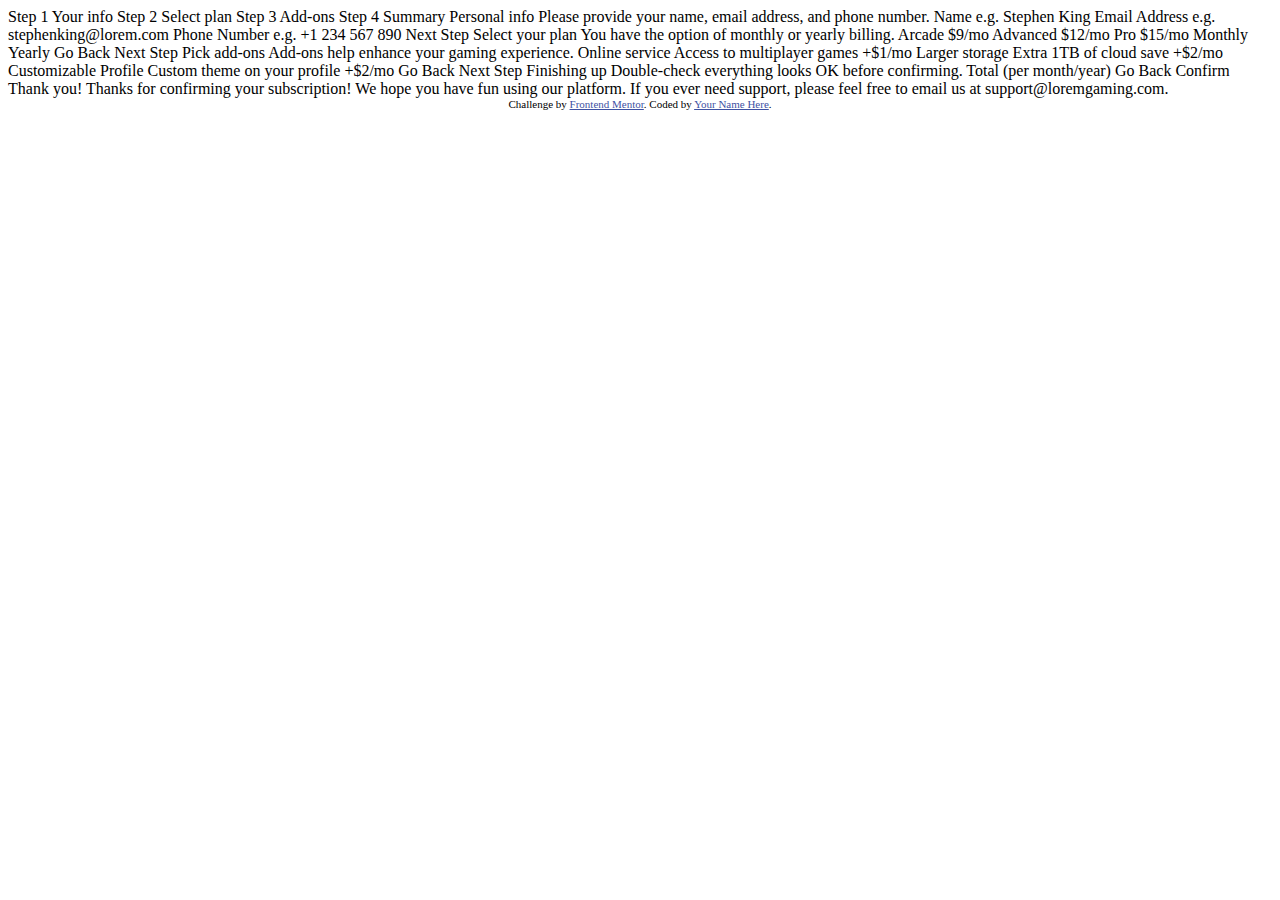
==== index.html @ ce11df6f "Initial commit" ====
<!DOCTYPE html>
<html lang="en">
<head>
  <meta charset="UTF-8">
  <meta name="viewport" content="width=device-width, initial-scale=1.0"> <!-- displays site properly based on user's device -->

  <link rel="icon" type="image/png" sizes="32x32" href="./assets/images/favicon-32x32.png">
  
  <title>Frontend Mentor | Multi-step form</title>

  <!-- Feel free to remove these styles or customise in your own stylesheet 👍 -->
  <style>
    .attribution { font-size: 11px; text-align: center; }
    .attribution a { color: hsl(228, 45%, 44%); }
  </style>
</head>
<body>

  <!-- Sidebar start -->

  Step 1
  Your info

  Step 2
  Select plan

  Step 3
  Add-ons

  Step 4
  Summary

  <!-- Sidebar end -->

  <!-- Step 1 start -->

  Personal info
  Please provide your name, email address, and phone number.

  Name
  e.g. Stephen King

  Email Address
  e.g. stephenking@lorem.com

  Phone Number
  e.g. +1 234 567 890

  Next Step

  <!-- Step 1 end -->

  <!-- Step 2 start -->

  Select your plan
  You have the option of monthly or yearly billing.

  Arcade
  $9/mo

  Advanced
  $12/mo

  Pro
  $15/mo

  Monthly
  Yearly

  Go Back
  Next Step

  <!-- Step 2 end -->

  <!-- Step 3 start -->

  Pick add-ons
  Add-ons help enhance your gaming experience.

  Online service
  Access to multiplayer games
  +$1/mo

  Larger storage
  Extra 1TB of cloud save
  +$2/mo

  Customizable Profile
  Custom theme on your profile
  +$2/mo

  Go Back
  Next Step

  <!-- Step 3 end -->

  <!-- Step 4 start -->

  Finishing up
  Double-check everything looks OK before confirming.

  <!-- Dynamically add subscription and add-on selections here -->

  Total (per month/year)

  Go Back
  Confirm

  <!-- Step 4 end -->

  <!-- Step 5 start -->

  Thank you!

  Thanks for confirming your subscription! We hope you have fun 
  using our platform. If you ever need support, please feel free 
  to email us at support@loremgaming.com.

  <!-- Step 5 end -->
  
  <div class="attribution">
    Challenge by <a href="https://www.frontendmentor.io?ref=challenge" target="_blank">Frontend Mentor</a>. 
    Coded by <a href="#">Your Name Here</a>.
  </div>
</body>
</html>
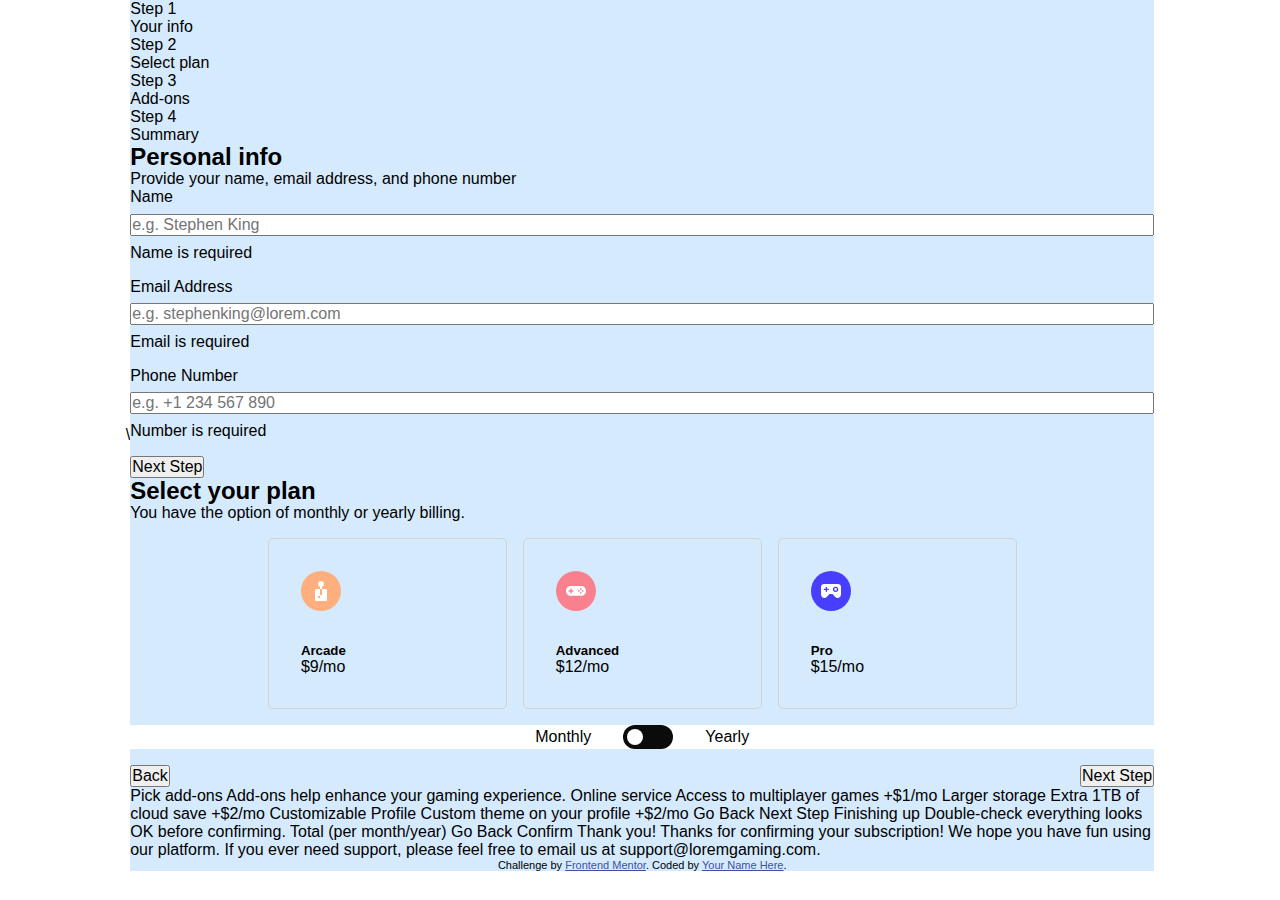
==== commit 3ee97ea9: "Added step1 and step2 html and few styling" ====
--- a/index.html
+++ b/index.html
@@ -1,126 +1,189 @@
 <!DOCTYPE html>
 <html lang="en">
-<head>
-  <meta charset="UTF-8">
-  <meta name="viewport" content="width=device-width, initial-scale=1.0"> <!-- displays site properly based on user's device -->
+  <head>
+    <meta charset="UTF-8" />
+    <meta name="viewport" content="width=device-width, initial-scale=1.0" />
+    <!-- displays site properly based on user's device -->
+    \
 
-  <link rel="icon" type="image/png" sizes="32x32" href="./assets/images/favicon-32x32.png">
-  
-  <title>Frontend Mentor | Multi-step form</title>
+    <link rel="stylesheet" href="/style.css" />
 
-  <!-- Feel free to remove these styles or customise in your own stylesheet 👍 -->
-  <style>
-    .attribution { font-size: 11px; text-align: center; }
-    .attribution a { color: hsl(228, 45%, 44%); }
-  </style>
-</head>
-<body>
+    <link
+      rel="icon"
+      type="image/png"
+      sizes="32x32"
+      href="./assets/images/favicon-32x32.png"
+    />
 
-  <!-- Sidebar start -->
+    <title>Frontend Mentor | Multi-step form</title>
+  </head>
+  <body>
+    <main>
+      <!-- Sidebar start -->
+      <div>
+        <ul class="">
+          <li>
+            <span>Step 1</span> <br />
+            Your info
+          </li>
+          <li>
+            <span>Step 2</span> <br />
+            Select plan
+          </li>
+          <li>
+            <span>Step 3</span> <br />
+            Add-ons
+          </li>
+          <li>
+            <span>Step 4</span> <br />
+            Summary
+          </li>
+        </ul>
+      </div>
+      <!-- Sidebar end -->
 
-  Step 1
-  Your info
+      <section class="forms_wrapper"></section>
 
-  Step 2
-  Select plan
+      <!-- Step 1 start -->
 
-  Step 3
-  Add-ons
+      <div class="step1">
+        <div>
+          <h2>Personal info</h2>
+          <p>Provide your name, email address, and phone number</p>
+        </div>
+        <form action="">
+          <div class="forms_list">
+            <label for="name">Name</label>
+            <input
+              type="text"
+              id="name"
+              placeholder="e.g. Stephen King"
+              required
+            />
+            <span class="error-message">Name is required</span>
+          </div>
+          <div class="forms_list">
+            <label for="email">Email Address</label>
+            <input
+              type="email"
+              id="email"
+              placeholder="e.g. stephenking@lorem.com"
+              required
+            />
+            <span class="error-message">Email is required</span>
+          </div>
+          <div class="forms_list">
+            <label for="number">Phone Number</label>
+            <input
+              type="tel"
+              id="number"
+              placeholder="e.g. +1 234 567 890"
+              required
+            />
+            <span class="error-message">Number is required</span>
+          </div>
+          <div class="step1_btn">
+            <button type="button">Next Step</button>
+          </div>
+        </form>
+      </div>
 
-  Step 4
-  Summary
+      <!-- Step 1 end -->
 
-  <!-- Sidebar end -->
+      <!-- Step 2 start -->
 
-  <!-- Step 1 start -->
+      <div class="step2">
+        <div>
+          <h2> Select your plan</h2>
+          <p>You have the option of monthly or yearly billing.</p>
+        </div>
 
-  Personal info
-  Please provide your name, email address, and phone number.
+        <ul>
+          <li class="">
+            <div>
+              <img
+                class="step2_img"
+                src="/assets/images/icon-arcade.svg"
+                alt=""
+              />
+            </div>
+            <div>
+              <h5>Arcade</h5>
+              <span>$9/mo</span>
+            </div>
+          </li>
+          <li class="">
+            <div>
+              <img
+                class="step2_img"
+                src="/assets/images/icon-advanced.svg"
+                alt=""
+              />
+            </div>
+            <div>
+              <h5>Advanced</h5>
+              <span>$12/mo</span>
+            </div>
+          </li>
+          <li class="">
+            <div>
+              <img class="step2_img" src="/assets/images/icon-pro.svg" alt="" />
+            </div>
+            <div>
+              <h5>Pro</h5>
+              <span>$15/mo</span>
+            </div>
+          </li>
+        </ul>
 
-  Name
-  e.g. Stephen King
+        <div class="switch_wrapper">
+          <span>Monthly</span>
+          <label class="switch">
+            <input type="checkbox" />
+            <span class="slider"></span>
+          </label>
+          <span>Yearly</span>
+        </div>
+        <div class="step2_btn">
+          <button type="button">Back</button>
+          <button type="button">Next Step</button>
+        </div>
+      </div>
+      <!-- Step 2 end -->
 
-  Email Address
-  e.g. stephenking@lorem.com
+      <!-- Step 3 start -->
 
-  Phone Number
-  e.g. +1 234 567 890
+      Pick add-ons Add-ons help enhance your gaming experience. Online service
+      Access to multiplayer games +$1/mo Larger storage Extra 1TB of cloud save
+      +$2/mo Customizable Profile Custom theme on your profile +$2/mo Go Back
+      Next Step
 
-  Next Step
+      <!-- Step 3 end -->
 
-  <!-- Step 1 end -->
+      <!-- Step 4 start -->
 
-  <!-- Step 2 start -->
+      Finishing up Double-check everything looks OK before confirming.
 
-  Select your plan
-  You have the option of monthly or yearly billing.
+      <!-- Dynamically add subscription and add-on selections here -->
 
-  Arcade
-  $9/mo
+      Total (per month/year) Go Back Confirm
 
-  Advanced
-  $12/mo
+      <!-- Step 4 end -->
 
-  Pro
-  $15/mo
+      <!-- Step 5 start -->
 
-  Monthly
-  Yearly
+      Thank you! Thanks for confirming your subscription! We hope you have fun
+      using our platform. If you ever need support, please feel free to email us
+      at support@loremgaming.com.
 
-  Go Back
-  Next Step
+      <!-- Step 5 end -->
 
-  <!-- Step 2 end -->
-
-  <!-- Step 3 start -->
-
-  Pick add-ons
-  Add-ons help enhance your gaming experience.
-
-  Online service
-  Access to multiplayer games
-  +$1/mo
-
-  Larger storage
-  Extra 1TB of cloud save
-  +$2/mo
-
-  Customizable Profile
-  Custom theme on your profile
-  +$2/mo
-
-  Go Back
-  Next Step
-
-  <!-- Step 3 end -->
-
-  <!-- Step 4 start -->
-
-  Finishing up
-  Double-check everything looks OK before confirming.
-
-  <!-- Dynamically add subscription and add-on selections here -->
-
-  Total (per month/year)
-
-  Go Back
-  Confirm
-
-  <!-- Step 4 end -->
-
-  <!-- Step 5 start -->
-
-  Thank you!
-
-  Thanks for confirming your subscription! We hope you have fun 
-  using our platform. If you ever need support, please feel free 
-  to email us at support@loremgaming.com.
-
-  <!-- Step 5 end -->
-  
-  <div class="attribution">
-    Challenge by <a href="https://www.frontendmentor.io?ref=challenge" target="_blank">Frontend Mentor</a>. 
-    Coded by <a href="#">Your Name Here</a>.
-  </div>
-</body>
+      <div class="attribution">
+        Challenge by
+        <a href="https://www.frontendmentor.io?ref=challenge" target="_blank"
+          >Frontend Mentor</a
+        >. Coded by <a href="#">Your Name Here</a>.
+      </div>
+    </main>
+  </body>
 </html>
--- a/style.css
+++ b/style.css
@@ -0,0 +1,264 @@
+/* ------------------- */
+/* Reset               */
+/* ------------------- */
+
+/* https://piccalil.li/blog/a-modern-css-reset/ */
+
+/* Box sizing rules */
+*,
+*::before,
+*::after {
+  margin: 0;
+  padding: 0;
+  box-sizing: border-box;
+}
+
+/* Prevent font size inflation */
+html {
+  -moz-text-size-adjust: none;
+  -webkit-text-size-adjust: none;
+  text-size-adjust: none;
+}
+
+/* Remove default margin in favour of better control in authored CSS */
+body,
+h1,
+h2,
+h3,
+h4,
+p,
+figure,
+blockquote,
+dl,
+dd {
+  margin-block-end: 0;
+  /* background-color: blue; */
+}
+
+/* Remove list styles on ul, ol elements with a list role, which suggests default styling will be removed */
+ul[role="list"],
+ol[role="list"],
+li {
+  list-style: none;
+}
+
+/* Set core body defaults */
+body {
+  font-family: Arial, sans-serif;
+  background: url(/media/output.jpg);
+  background-size: cover;
+  background-repeat: no-repeat;
+  background-attachment: fixed;
+  background-position: center;
+  margin: 0;
+  padding: 0;
+  display: flex;
+  justify-content: center;
+  align-items: center;
+
+  transition: background-color 0.5s;
+}
+
+/* Set shorter line heights on headings and interactive elements */
+h1,
+h2,
+h3,
+h4,
+button,
+input,
+label {
+  line-height: 1.1;
+}
+
+/* Balance text wrapping on headings */
+h1,
+h2,
+h3,
+h4 {
+  text-wrap: balance;
+}
+
+/* A elements that don't have a class get default styles */
+a:not([class]) {
+  text-decoration-skip-ink: auto;
+  color: currentColor;
+}
+
+/* Make images easier to work with */
+img,
+picture {
+  max-width: 100%;
+  display: block;
+}
+
+/* Inherit fonts for inputs and buttons */
+input,
+button,
+textarea,
+select {
+  font-family: inherit;
+  font-size: inherit;
+}
+
+/* Make sure textareas without a rows attribute are not tiny */
+textarea:not([rows]) {
+  min-height: 10em;
+}
+
+/* Anything that has been anchored to should have extra scroll margin */
+:target {
+  scroll-margin-block: 5ex;
+}
+
+/* remove animations for people who've turned them off */
+@media (prefers-reduced-motion: reduce) {
+  *,
+  *::before,
+  *::after {
+    animation-duration: 0.01ms !important;
+    animation-iteration-count: 1 !important;
+    transition-duration: 0.01ms !important;
+    scroll-behavior: auto !important;
+  }
+}
+
+.sr-only {
+  position: absolute;
+  width: 1px;
+  height: 1px;
+  padding: 0;
+  margin: -1px;
+  overflow: hidden;
+  clip: rect(0, 0, 0, 0);
+  white-space: nowrap; /* added line */
+  border: 0;
+}
+
+/* --------------------------- */
+
+/* Custom styles for the form */
+
+main {
+  width: 80%;
+  background: #d5eafc;
+  align-items: center;
+}
+
+.forms_wrapper {
+  display: flex;
+  flex-direction: column;
+  align-items: center;
+  gap: 1rem;
+}
+
+.step1 form {
+  display: flex;
+  flex-direction: column;
+  gap: 1rem;
+}
+
+.step1 form .forms_list {
+  display: flex;
+  flex-direction: column;
+  gap: 0.5rem;
+}
+
+/* step 2 start */
+
+.step2 {
+  display: flex;
+  flex-direction: column;
+  gap: 1rem;
+}
+
+.step2 ul {
+  display: flex;
+  justify-content: center;
+  align-items: center;
+ gap: 1rem;
+  width: 100%;
+}
+
+.step2 ul li {
+  display: flex;
+  flex-direction: column;
+  width: 23.33%;
+  border: 1px solid lightgray;
+  border-radius: 5px;
+  padding: 2rem;
+  gap: 2rem;
+}
+
+.step2_btn {
+  display: flex;
+  align-items: center;
+  justify-content: space-between;
+}
+
+/* switch button start */
+
+.switch_wrapper {
+  /* margin: 80%; */
+  display: flex;
+  align-items: center;
+  justify-content: center;
+  gap: 2rem;
+  background: #ffffff;
+}
+
+.switch {
+  position: relative;
+  display: inline-block;
+  width: 50px;
+  height: 24px;
+}
+
+.switch input {
+  opacity: 0;
+  width: 0;
+  height: 0;
+}
+
+.slider {
+  position: absolute;
+  cursor: pointer;
+  top: 0;
+  left: 0;
+  right: 0;
+  bottom: 0;
+  background-color: #0c0b0b;
+  transition: 0.4s;
+  border-radius: 34px;
+}
+
+.slider:before {
+  position: absolute;
+  content: "";
+  height: 16px;
+  width: 16px;
+  left: 4px;
+  bottom: 4px;
+  background-color: white;
+  transition: 0.4s;
+  border-radius: 50%;
+}
+
+/* input:checked + .slider {
+  background-color: #2196F3;
+} */
+
+input:checked + .slider:before {
+  transform: translateX(26px);
+}
+
+/* switch button end */
+
+/* step 2 end */
+
+.attribution {
+  font-size: 11px;
+  text-align: center;
+}
+.attribution a {
+  color: hsl(228, 45%, 44%);
+}
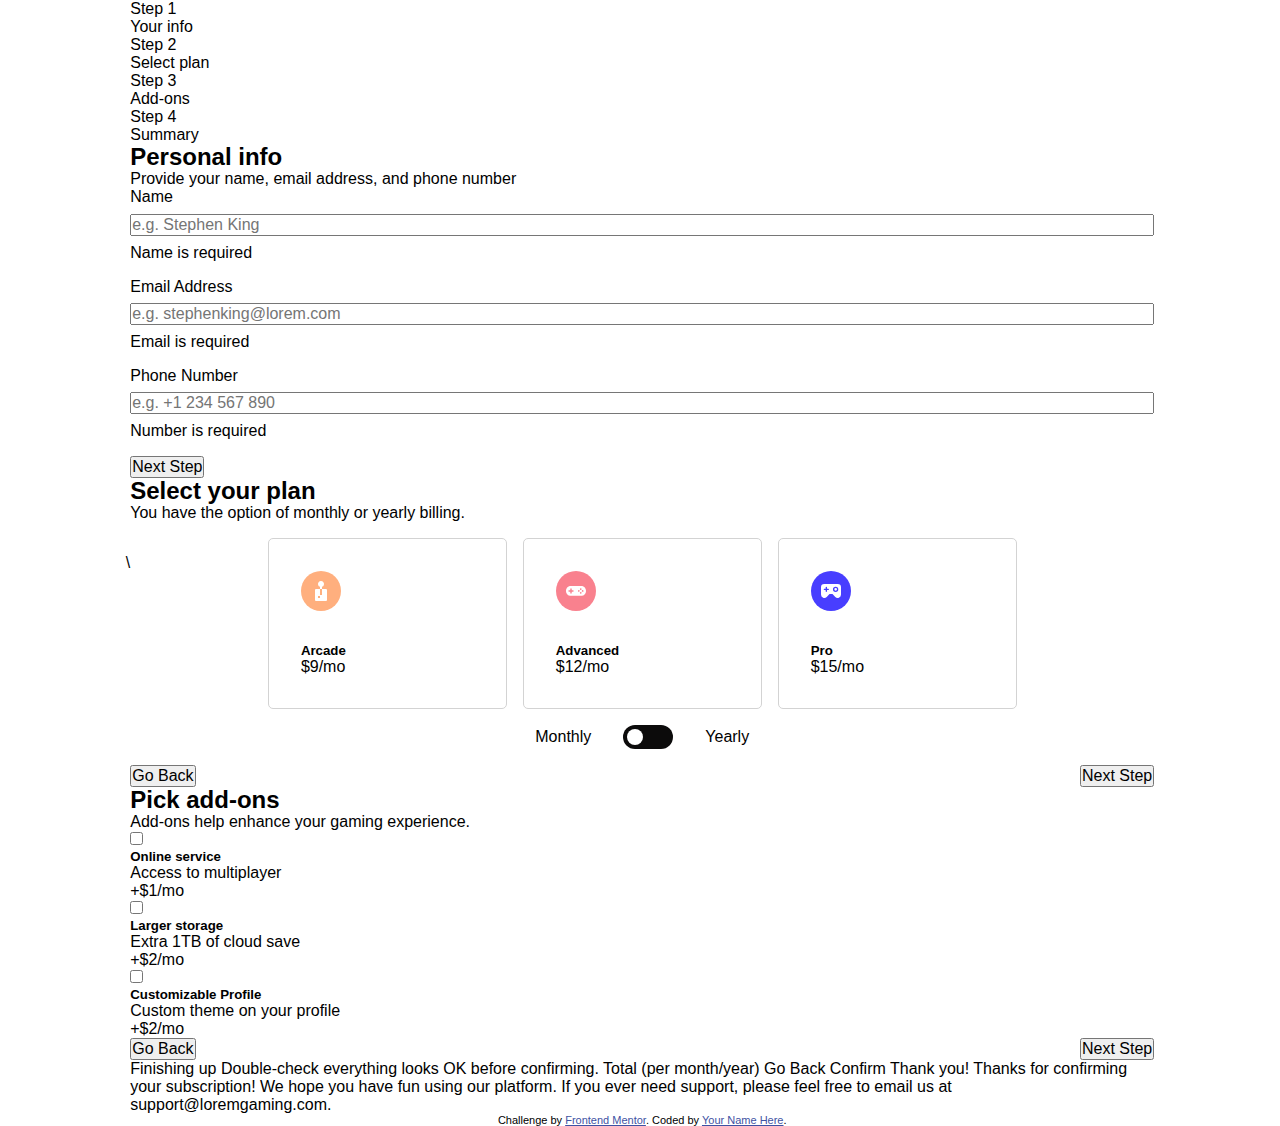
==== commit b3d22d69: "Added step3 HTML" ====
--- a/index.html
+++ b/index.html
@@ -145,7 +145,7 @@
           <span>Yearly</span>
         </div>
         <div class="step2_btn">
-          <button type="button">Back</button>
+          <button type="button">Go Back</button>
           <button type="button">Next Step</button>
         </div>
       </div>
@@ -153,11 +153,55 @@
 
       <!-- Step 3 start -->
 
-      Pick add-ons Add-ons help enhance your gaming experience. Online service
-      Access to multiplayer games +$1/mo Larger storage Extra 1TB of cloud save
-      +$2/mo Customizable Profile Custom theme on your profile +$2/mo Go Back
-      Next Step
-
+      <div class="step3">
+        <div>
+          <h2>Pick add-ons</h2>
+          <p>Add-ons help enhance your gaming experience.</p>
+        </div>
+
+        <ul>
+          <li class="">
+            <div>
+              <input type="checkbox" name="" id="">
+            </div>
+            <div>
+              <h5>Online service</h5>
+              <p>Access to multiplayer</p>
+            </div>
+            <div>
+              <span>+$1/mo</span>
+            </div>
+          </li>
+          <li class="">
+            <div>
+              <input type="checkbox" name="" id="">
+            </div>
+            <div>
+              <h5>Larger storage</h5>
+              <p>Extra 1TB of cloud save</p>
+            </div>
+            <div>
+              <span>+$2/mo</span>
+            </div>
+          </li>
+          <li class="">
+            <div>
+              <input type="checkbox" name="" id="">
+            </div>
+            <div>
+              <h5>Customizable Profile</h5>
+              <p>Custom theme on your profile</p>
+            </div>
+            <div>
+              <span>+$2/mo</span>
+            </div>
+          </li>
+        </ul>
+        <div class="step2_btn">
+          <button type="button">Go Back</button>
+          <button type="button">Next Step</button>
+        </div>
+      </div>
       <!-- Step 3 end -->
 
       <!-- Step 4 start -->
--- a/style.css
+++ b/style.css
@@ -140,7 +140,7 @@
 
 main {
   width: 80%;
-  background: #d5eafc;
+  /* background: #d5eafc; */
   align-items: center;
 }
 
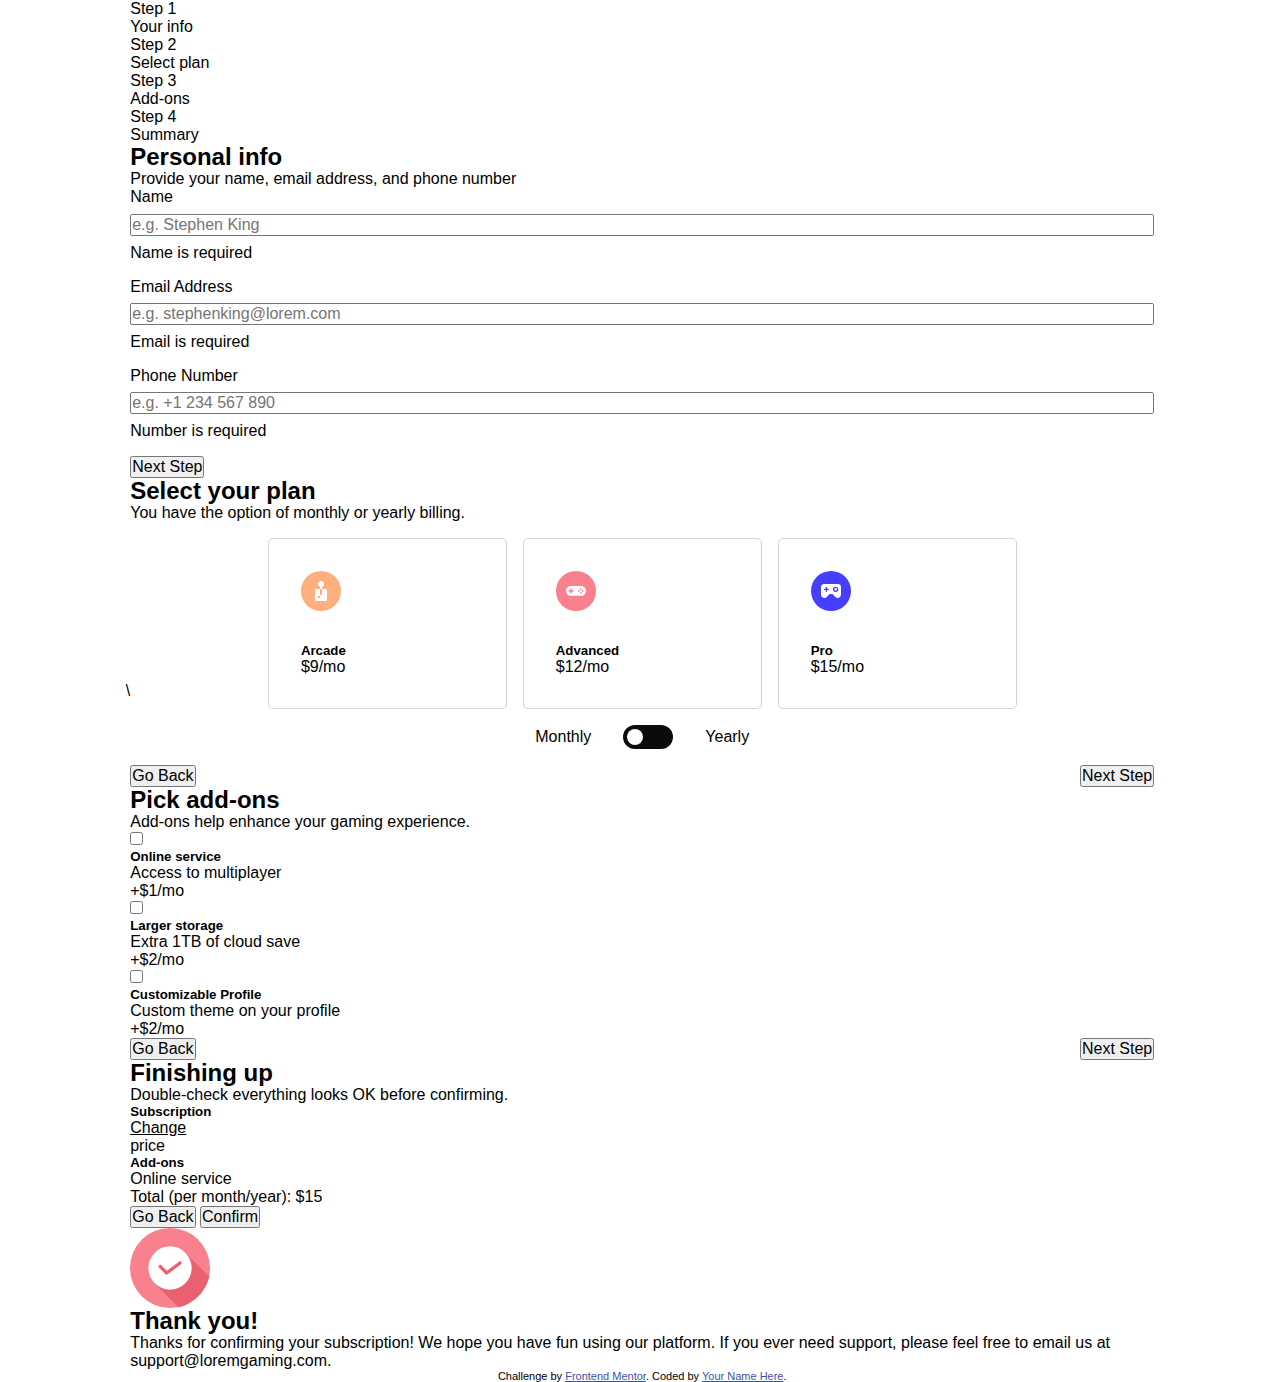
==== commit 4bcb4978: "Added step5 html" ====
--- a/index.html
+++ b/index.html
@@ -94,7 +94,7 @@
 
       <div class="step2">
         <div>
-          <h2> Select your plan</h2>
+          <h2>Select your plan</h2>
           <p>You have the option of monthly or yearly billing.</p>
         </div>
 
@@ -162,7 +162,7 @@
         <ul>
           <li class="">
             <div>
-              <input type="checkbox" name="" id="">
+              <input type="checkbox" name="" id="" />
             </div>
             <div>
               <h5>Online service</h5>
@@ -174,7 +174,7 @@
           </li>
           <li class="">
             <div>
-              <input type="checkbox" name="" id="">
+              <input type="checkbox" name="" id="" />
             </div>
             <div>
               <h5>Larger storage</h5>
@@ -186,7 +186,7 @@
           </li>
           <li class="">
             <div>
-              <input type="checkbox" name="" id="">
+              <input type="checkbox" name="" id="" />
             </div>
             <div>
               <h5>Customizable Profile</h5>
@@ -206,19 +206,55 @@
 
       <!-- Step 4 start -->
 
-      Finishing up Double-check everything looks OK before confirming.
-
-      <!-- Dynamically add subscription and add-on selections here -->
-
-      Total (per month/year) Go Back Confirm
+      <div>
+        <div>
+          <h2>Finishing up</h2>
+          <p>Double-check everything looks OK before confirming.</p>
+        </div>
+        <!-- Dynamically add subscription and add-on selections here -->
+        <div class="summary_list">
+          <div class="">
+            <div>
+              <h5>Subscription</h5>
+              <a href="http://">Change</a>
+            </div>
+            <p>price</p>
+          </div>
+          <div class="">
+            <h5>Add-ons</h5>
+            <p>Online service</p>
+          </div>
+        </div>
+        <div class="summary_total">
+          <p>Total (per month/year): $15</p>
+        </div>
+        <div class="summary_btn">
+          <button type="button">Go Back</button>
+          <button type="submit">Confirm</button>
+        </div>
+        <!-- Total (per month/year) Go Back Confirm -->
+      </div>
 
       <!-- Step 4 end -->
 
       <!-- Step 5 start -->
 
-      Thank you! Thanks for confirming your subscription! We hope you have fun
-      using our platform. If you ever need support, please feel free to email us
-      at support@loremgaming.com.
+      <div>
+        <div class="step5_btn">
+          <img
+            src="/assets/images/icon-thank-you.svg"
+            alt=""
+            sizes=""
+            srcset=""
+          />
+        </div>
+        <h2>Thank you!</h2>
+        <p>
+          Thanks for confirming your subscription! We hope you have fun using
+          our platform. If you ever need support, please feel free to email us
+          at support@loremgaming.com.
+        </p>
+      </div>
 
       <!-- Step 5 end -->
 
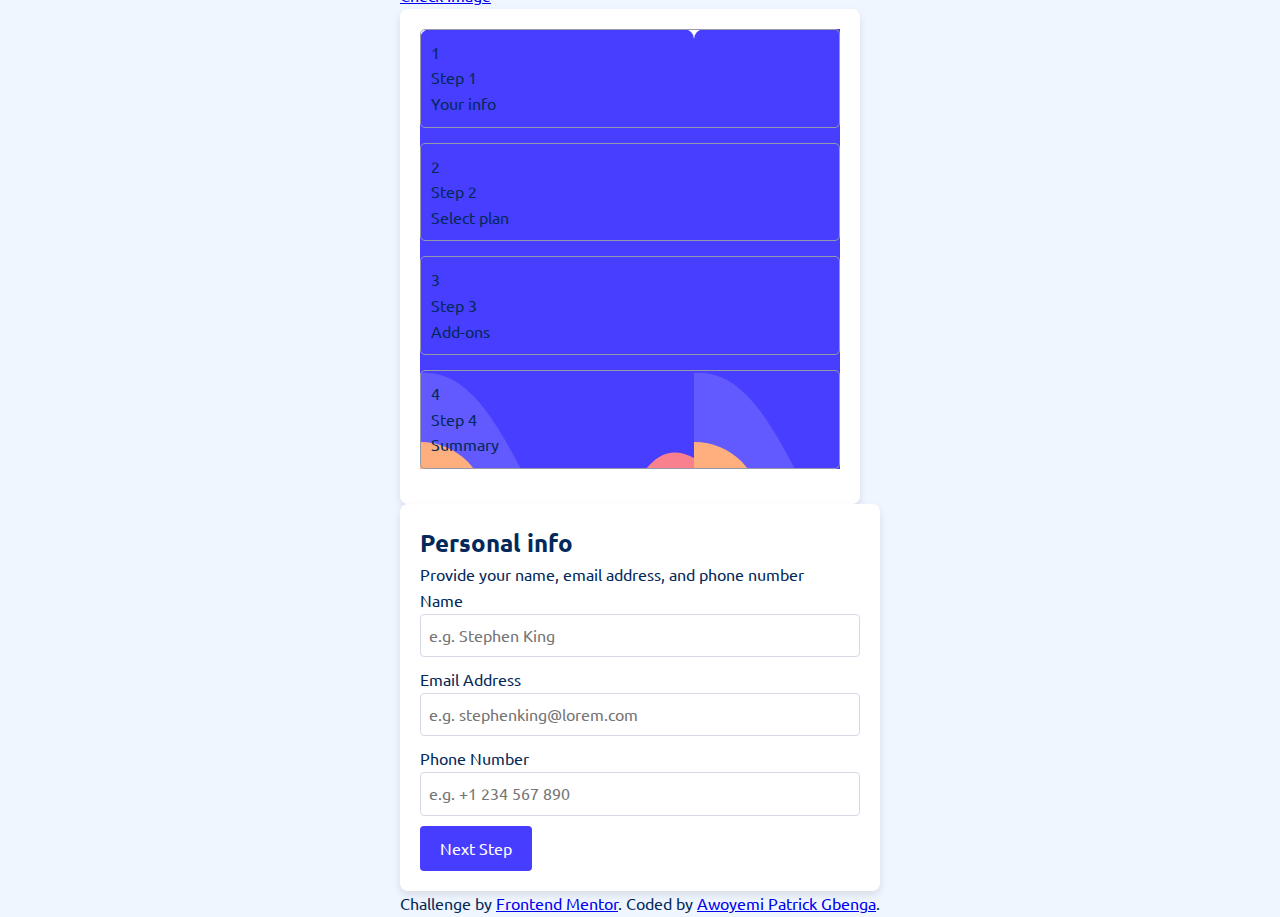
==== commit 572288a6: "Styling and few html adjustment" ====
--- a/index.html
+++ b/index.html
@@ -3,267 +3,272 @@
   <head>
     <meta charset="UTF-8" />
     <meta name="viewport" content="width=device-width, initial-scale=1.0" />
-    <!-- displays site properly based on user's device -->
-    \
-
     <link rel="stylesheet" href="/style.css" />
-
     <link
       rel="icon"
       type="image/png"
       sizes="32x32"
       href="./assets/images/favicon-32x32.png"
     />
-
     <title>Frontend Mentor | Multi-step form</title>
   </head>
   <body>
     <main>
-      <!-- Sidebar start -->
       <div>
-        <ul class="">
-          <li>
-            <span>Step 1</span> <br />
-            Your info
-          </li>
-          <li>
-            <span>Step 2</span> <br />
-            Select plan
-          </li>
-          <li>
-            <span>Step 3</span> <br />
-            Add-ons
-          </li>
-          <li>
-            <span>Step 4</span> <br />
-            Summary
-          </li>
-        </ul>
+        <a href="/text.html">Check Image</a>
       </div>
-      <!-- Sidebar end -->
-
-      <section class="forms_wrapper"></section>
-
-      <!-- Step 1 start -->
-
-      <div class="step1">
-        <div>
-          <h2>Personal info</h2>
-          <p>Provide your name, email address, and phone number</p>
+      <div class="content_wrapper">
+        <!-- Sidebar start -->
+        <div class="sidebar">
+          <ul class="sidebar_lists">
+            <li>
+              <span>1</span>
+              <div>
+                <span>Step 1</span> <br />
+                Your info
+              </div>
+            </li>
+            <li>
+              <span>2</span>
+              <div>
+                <span>Step 2</span> <br />
+                Select plan
+              </div>
+            </li>
+            <li>
+              <span>3</span>
+              <div>
+                <span>Step 3</span> <br />
+                Add-ons
+              </div>
+            </li>
+            <li>
+              <span>4</span>
+              <div>
+                <span>Step 4</span> <br />
+                Summary
+              </div>
+            </li>
+          </ul>
         </div>
-        <form action="">
-          <div class="forms_list">
-            <label for="name">Name</label>
-            <input
-              type="text"
-              id="name"
-              placeholder="e.g. Stephen King"
-              required
-            />
-            <span class="error-message">Name is required</span>
-          </div>
-          <div class="forms_list">
-            <label for="email">Email Address</label>
-            <input
-              type="email"
-              id="email"
-              placeholder="e.g. stephenking@lorem.com"
-              required
-            />
-            <span class="error-message">Email is required</span>
-          </div>
-          <div class="forms_list">
-            <label for="number">Phone Number</label>
-            <input
-              type="tel"
-              id="number"
-              placeholder="e.g. +1 234 567 890"
-              required
-            />
-            <span class="error-message">Number is required</span>
-          </div>
-          <div class="step1_btn">
-            <button type="button">Next Step</button>
-          </div>
-        </form>
+        <!-- Sidebar end -->
+
+        <section class="forms_wrapper">
+          <!-- Step 1 start -->
+          <div class="step1">
+            <div>
+              <h2>Personal info</h2>
+              <p>Provide your name, email address, and phone number</p>
+            </div>
+            <form id="form-step1">
+              <div class="forms_list">
+                <label for="name">Name</label>
+                <input
+                  type="text"
+                  id="name"
+                  placeholder="e.g. Stephen King"
+                  required
+                />
+                <span class="error-message" id="error-name">Name is required</span>
+              </div>
+              <div class="forms_list">
+                <label for="email">Email Address</label>
+                <input
+                  type="email"
+                  id="email"
+                  placeholder="e.g. stephenking@lorem.com"
+                  required
+                />
+                <span class="error-message" id="error-email">Email is required</span>
+              </div>
+              <div class="forms_list">
+                <label for="number">Phone Number</label>
+                <input
+                  type="tel"
+                  id="number"
+                  placeholder="e.g. +1 234 567 890"
+                  required
+                />
+                <span class="error-message" id="error-number">Number is required</span>
+              </div>
+              <div class="step1_btn">
+                <button id="next1" type="button">Next Step</button>
+              </div>
+            </form>
+          </div>
+          <!-- Step 1 end -->
+
+          <!-- Step 2 start -->
+          <div class="step2 hide">
+            <div>
+              <h2>Select your plan</h2>
+              <p>You have the option of monthly or yearly billing.</p>
+            </div>
+
+            <ul>
+              <li>
+                <div>
+                  <img
+                    class="step2_img"
+                    src="/assets/images/icon-arcade.svg"
+                    alt="Arcade"
+                  />
+                </div>
+                <div>
+                  <h5>Arcade</h5>
+                  <span>$9/mo</span>
+                </div>
+              </li>
+              <li>
+                <div>
+                  <img
+                    class="step2_img"
+                    src="/assets/images/icon-advanced.svg"
+                    alt="Advanced"
+                  />
+                </div>
+                <div>
+                  <h5>Advanced</h5>
+                  <span>$12/mo</span>
+                </div>
+              </li>
+              <li>
+                <div>
+                  <img
+                    class="step2_img"
+                    src="/assets/images/icon-pro.svg"
+                    alt="Pro"
+                  />
+                </div>
+                <div>
+                  <h5>Pro</h5>
+                  <span>$15/mo</span>
+                </div>
+              </li>
+            </ul>
+
+            <div class="switch_wrapper">
+              <span>Monthly</span>
+              <label class="switch">
+                <input type="checkbox" />
+                <span class="slider"></span>
+              </label>
+              <span>Yearly</span>
+            </div>
+            <div class="step2_btn">
+              <button type="button" id="back2">Go Back</button>
+              <button type="button" id="next2">Next Step</button>
+            </div>
+          </div>
+          <!-- Step 2 end -->
+
+          <!-- Step 3 start -->
+          <div class="step3 hide">
+            <div>
+              <h2>Pick add-ons</h2>
+              <p>Add-ons help enhance your gaming experience.</p>
+            </div>
+
+            <ul>
+              <li>
+                <div>
+                  <input type="checkbox" name="addon1" id="addon1" />
+                </div>
+                <div>
+                  <h5>Online service</h5>
+                  <p>Access to multiplayer games</p>
+                </div>
+                <div>
+                  <span>+$1/mo</span>
+                </div>
+              </li>
+              <li>
+                <div>
+                  <input type="checkbox" name="addon2" id="addon2" />
+                </div>
+                <div>
+                  <h5>Larger storage</h5>
+                  <p>Extra 1TB of cloud save</p>
+                </div>
+                <div>
+                  <span>+$2/mo</span>
+                </div>
+              </li>
+              <li>
+                <div>
+                  <input type="checkbox" name="addon3" id="addon3" />
+                </div>
+                <div>
+                  <h5>Customizable Profile</h5>
+                  <p>Custom theme on your profile</p>
+                </div>
+                <div>
+                  <span>+$2/mo</span>
+                </div>
+              </li>
+            </ul>
+            <div class="step3_btn">
+              <button type="button" id="back3">Go Back</button>
+              <button type="button" id="next3">Next Step</button>
+            </div>
+          </div>
+          <!-- Step 3 end -->
+
+          <!-- Step 4 start -->
+          <div class="step4 hide">
+            <div>
+              <h2>Finishing up</h2>
+              <p>Double-check everything looks OK before confirming.</p>
+            </div>
+            <div class="summary_list">
+              <div class="">
+                <div>
+                  <h5>Subscription</h5>
+                  <a href="#">Change</a>
+                </div>
+                <p>price</p>
+              </div>
+              <div class="">
+                <h5>Add-ons</h5>
+                <p>Online service</p>
+              </div>
+            </div>
+            <div class="summary_total">
+              <p>Total (per month/year): $15</p>
+            </div>
+            <div class="summary_btn">
+              <button type="button" id="back4">Go Back</button>
+              <button type="submit" id="confirm">Confirm</button>
+            </div>
+          </div>
+          <!-- Step 4 end -->
+
+          <!-- Step 5 start -->
+          <div class="step5 hide">
+            <div class="step5_btn">
+              <img
+                src="/assets/images/icon-thank-you.svg"
+                alt="Thank you icon"
+              />
+            </div>
+            <h2>Thank you!</h2>
+            <p>
+              Thanks for confirming your subscription! We hope you have fun
+              using our platform. If you ever need support, please feel free to
+              email us at support@loremgaming.com.
+            </p>
+          </div>
+          <!-- Step 5 end -->
+        </section>
       </div>
 
-      <!-- Step 1 end -->
-
-      <!-- Step 2 start -->
-
-      <div class="step2">
-        <div>
-          <h2>Select your plan</h2>
-          <p>You have the option of monthly or yearly billing.</p>
-        </div>
-
-        <ul>
-          <li class="">
-            <div>
-              <img
-                class="step2_img"
-                src="/assets/images/icon-arcade.svg"
-                alt=""
-              />
-            </div>
-            <div>
-              <h5>Arcade</h5>
-              <span>$9/mo</span>
-            </div>
-          </li>
-          <li class="">
-            <div>
-              <img
-                class="step2_img"
-                src="/assets/images/icon-advanced.svg"
-                alt=""
-              />
-            </div>
-            <div>
-              <h5>Advanced</h5>
-              <span>$12/mo</span>
-            </div>
-          </li>
-          <li class="">
-            <div>
-              <img class="step2_img" src="/assets/images/icon-pro.svg" alt="" />
-            </div>
-            <div>
-              <h5>Pro</h5>
-              <span>$15/mo</span>
-            </div>
-          </li>
-        </ul>
-
-        <div class="switch_wrapper">
-          <span>Monthly</span>
-          <label class="switch">
-            <input type="checkbox" />
-            <span class="slider"></span>
-          </label>
-          <span>Yearly</span>
-        </div>
-        <div class="step2_btn">
-          <button type="button">Go Back</button>
-          <button type="button">Next Step</button>
-        </div>
-      </div>
-      <!-- Step 2 end -->
-
-      <!-- Step 3 start -->
-
-      <div class="step3">
-        <div>
-          <h2>Pick add-ons</h2>
-          <p>Add-ons help enhance your gaming experience.</p>
-        </div>
-
-        <ul>
-          <li class="">
-            <div>
-              <input type="checkbox" name="" id="" />
-            </div>
-            <div>
-              <h5>Online service</h5>
-              <p>Access to multiplayer</p>
-            </div>
-            <div>
-              <span>+$1/mo</span>
-            </div>
-          </li>
-          <li class="">
-            <div>
-              <input type="checkbox" name="" id="" />
-            </div>
-            <div>
-              <h5>Larger storage</h5>
-              <p>Extra 1TB of cloud save</p>
-            </div>
-            <div>
-              <span>+$2/mo</span>
-            </div>
-          </li>
-          <li class="">
-            <div>
-              <input type="checkbox" name="" id="" />
-            </div>
-            <div>
-              <h5>Customizable Profile</h5>
-              <p>Custom theme on your profile</p>
-            </div>
-            <div>
-              <span>+$2/mo</span>
-            </div>
-          </li>
-        </ul>
-        <div class="step2_btn">
-          <button type="button">Go Back</button>
-          <button type="button">Next Step</button>
-        </div>
-      </div>
-      <!-- Step 3 end -->
-
-      <!-- Step 4 start -->
-
-      <div>
-        <div>
-          <h2>Finishing up</h2>
-          <p>Double-check everything looks OK before confirming.</p>
-        </div>
-        <!-- Dynamically add subscription and add-on selections here -->
-        <div class="summary_list">
-          <div class="">
-            <div>
-              <h5>Subscription</h5>
-              <a href="http://">Change</a>
-            </div>
-            <p>price</p>
-          </div>
-          <div class="">
-            <h5>Add-ons</h5>
-            <p>Online service</p>
-          </div>
-        </div>
-        <div class="summary_total">
-          <p>Total (per month/year): $15</p>
-        </div>
-        <div class="summary_btn">
-          <button type="button">Go Back</button>
-          <button type="submit">Confirm</button>
-        </div>
-        <!-- Total (per month/year) Go Back Confirm -->
-      </div>
-
-      <!-- Step 4 end -->
-
-      <!-- Step 5 start -->
-
-      <div>
-        <div class="step5_btn">
-          <img
-            src="/assets/images/icon-thank-you.svg"
-            alt=""
-            sizes=""
-            srcset=""
-          />
-        </div>
-        <h2>Thank you!</h2>
-        <p>
-          Thanks for confirming your subscription! We hope you have fun using
-          our platform. If you ever need support, please feel free to email us
-          at support@loremgaming.com.
-        </p>
-      </div>
-
-      <!-- Step 5 end -->
-
+      <!-- Footer start -->
       <div class="attribution">
         Challenge by
-        <a href="https://www.frontendmentor.io?ref=challenge" target="_blank"
-          >Frontend Mentor</a
-        >. Coded by <a href="#">Your Name Here</a>.
+        <a href="https://www.frontendmentor.io?ref=challenge" target="_blank">Frontend Mentor</a>.
+        Coded by <a href="#">Awoyemi Patrick Gbenga</a>.
       </div>
+      <!-- Footer end -->
     </main>
   </body>
 </html>
--- a/style.css
+++ b/style.css
@@ -1,120 +1,41 @@
-/* ------------------- */
-/* Reset               */
-/* ------------------- */
+/* Import Google Font */
+@import url("https://fonts.googleapis.com/css2?family=Ubuntu:ital,wght@0,300;0,400;0,500;0,700;1,300;1,400;1,500;1,700&display=swap");
 
-/* https://piccalil.li/blog/a-modern-css-reset/ */
-
-/* Box sizing rules */
+/* CSS Reset - Piccalilli Modern CSS Reset */
 *,
 *::before,
 *::after {
+  box-sizing: border-box;
   margin: 0;
   padding: 0;
-  box-sizing: border-box;
 }
 
-/* Prevent font size inflation */
-html {
-  -moz-text-size-adjust: none;
-  -webkit-text-size-adjust: none;
-  text-size-adjust: none;
+html,
+body {
+  height: 100%;
+  font-family: 'Ubuntu', sans-serif;
+  scroll-behavior: smooth;
 }
 
-/* Remove default margin in favour of better control in authored CSS */
-body,
-h1,
-h2,
-h3,
-h4,
-p,
-figure,
-blockquote,
-dl,
-dd {
-  margin-block-end: 0;
-  /* background-color: blue; */
+img,
+picture,
+video,
+canvas,
+svg {
+  display: block;
+  max-width: 100%;
 }
 
-/* Remove list styles on ul, ol elements with a list role, which suggests default styling will be removed */
-ul[role="list"],
-ol[role="list"],
-li {
-  list-style: none;
-}
-
-/* Set core body defaults */
-body {
-  font-family: Arial, sans-serif;
-  background: url(/media/output.jpg);
-  background-size: cover;
-  background-repeat: no-repeat;
-  background-attachment: fixed;
-  background-position: center;
-  margin: 0;
-  padding: 0;
-  display: flex;
-  justify-content: center;
-  align-items: center;
-
-  transition: background-color 0.5s;
-}
-
-/* Set shorter line heights on headings and interactive elements */
-h1,
-h2,
-h3,
-h4,
-button,
-input,
-label {
-  line-height: 1.1;
-}
-
-/* Balance text wrapping on headings */
-h1,
-h2,
-h3,
-h4 {
-  text-wrap: balance;
-}
-
-/* A elements that don't have a class get default styles */
-a:not([class]) {
-  text-decoration-skip-ink: auto;
-  color: currentColor;
-}
-
-/* Make images easier to work with */
-img,
-picture {
-  max-width: 100%;
-  display: block;
-}
-
-/* Inherit fonts for inputs and buttons */
 input,
 button,
 textarea,
 select {
-  font-family: inherit;
-  font-size: inherit;
+  font: inherit;
 }
 
-/* Make sure textareas without a rows attribute are not tiny */
-textarea:not([rows]) {
-  min-height: 10em;
-}
-
-/* Anything that has been anchored to should have extra scroll margin */
-:target {
-  scroll-margin-block: 5ex;
-}
-
-/* remove animations for people who've turned them off */
+/* Remove animations for people who've turned them off */
 @media (prefers-reduced-motion: reduce) {
-  *,
-  *::before,
-  *::after {
+  * {
     animation-duration: 0.01ms !important;
     animation-iteration-count: 1 !important;
     transition-duration: 0.01ms !important;
@@ -122,143 +43,114 @@
   }
 }
 
-.sr-only {
-  position: absolute;
-  width: 1px;
-  height: 1px;
-  padding: 0;
-  margin: -1px;
-  overflow: hidden;
-  clip: rect(0, 0, 0, 0);
-  white-space: nowrap; /* added line */
-  border: 0;
+/* Root color variables */
+:root {
+  --Marine-blue: hsl(213, 96%, 18%);
+  --Purplish-blue: hsl(243, 100%, 62%);
+  --Pastel-blue: hsl(228, 100%, 84%);
+  --Light-blue: hsl(206, 94%, 87%);
+  --Strawberry-red: hsl(354, 84%, 57%);
+  
+  /* Neutral */
+  --Cool-gray: hsl(231, 11%, 63%);
+  --Light-gray: hsl(229, 24%, 87%);
+  --Magnolia: hsl(217, 100%, 97%);
+  --Alabaster: hsl(231, 100%, 99%);
+  --White: hsl(0, 0%, 100%);
 }
 
-/* --------------------------- */
-
-/* Custom styles for the form */
-
-main {
-  width: 80%;
-  /* background: #d5eafc; */
-  align-items: center;
-}
-
-.forms_wrapper {
-  display: flex;
-  flex-direction: column;
-  align-items: center;
-  gap: 1rem;
-}
-
-.step1 form {
-  display: flex;
-  flex-direction: column;
-  gap: 1rem;
-}
-
-.step1 form .forms_list {
-  display: flex;
-  flex-direction: column;
-  gap: 0.5rem;
-}
-
-/* step 2 start */
-
-.step2 {
-  display: flex;
-  flex-direction: column;
-  gap: 1rem;
-}
-
-.step2 ul {
+/* General body styling */
+body {
+  background-color: var(--Magnolia);
+  color: var(--Marine-blue);
+  line-height: 1.6;
   display: flex;
   justify-content: center;
   align-items: center;
- gap: 1rem;
-  width: 100%;
+  padding: 20px;
 }
 
-.step2 ul li {
-  display: flex;
-  flex-direction: column;
-  width: 23.33%;
-  border: 1px solid lightgray;
-  border-radius: 5px;
-  padding: 2rem;
-  gap: 2rem;
+/* Sidebar styling */
+.sidebar {
+  background-color: var(--White);
+  padding: 20px;
+  margin-right: 20px;
+  border-radius: 8px;
+  box-shadow: 0 4px 8px rgba(0, 0, 0, 0.1);
 }
 
-.step2_btn {
-  display: flex;
-  align-items: center;
-  justify-content: space-between;
+/* Sidebar list styling */
+.sidebar_lists {
+  background: url(/assets/images/bg-sidebar-desktop.svg);
+  list-style-type: none;
+  padding: 0;
 }
 
-/* switch button start */
-
-.switch_wrapper {
-  /* margin: 80%; */
-  display: flex;
-  align-items: center;
-  justify-content: center;
-  gap: 2rem;
-  background: #ffffff;
+.sidebar_lists li {
+  margin-bottom: 15px;
+  padding: 10px;
+  border: 1px solid var(--Cool-gray);
+  border-radius: 5px;
+  cursor: pointer;
+  transition: background-color 0.3s;
 }
 
-.switch {
-  position: relative;
-  display: inline-block;
-  width: 50px;
-  height: 24px;
+.sidebar_lists li:hover {
+  background-color: var(--Pastel-blue);
 }
 
-.switch input {
-  opacity: 0;
-  width: 0;
-  height: 0;
+/* Form wrapper styling */
+.forms_wrapper {
+  background-color: var(--White);
+  padding: 20px;
+  border-radius: 8px;
+  box-shadow: 0 4px 8px rgba(0, 0, 0, 0.1);
+  width: 100%;
+  max-width: 600px;
 }
 
-.slider {
-  position: absolute;
+/* Button styling */
+button {
+  background-color: var(--Purplish-blue);
+  color: var(--White);
+  padding: 10px 20px;
+  border: none;
+  border-radius: 4px;
   cursor: pointer;
-  top: 0;
-  left: 0;
-  right: 0;
-  bottom: 0;
-  background-color: #0c0b0b;
-  transition: 0.4s;
-  border-radius: 34px;
+  transition: background-color 0.3s;
 }
 
-.slider:before {
-  position: absolute;
-  content: "";
-  height: 16px;
-  width: 16px;
-  left: 4px;
-  bottom: 4px;
-  background-color: white;
-  transition: 0.4s;
-  border-radius: 50%;
+button:hover {
+  background-color: var(--Marine-blue);
 }
 
-/* input:checked + .slider {
-  background-color: #2196F3;
-} */
-
-input:checked + .slider:before {
-  transform: translateX(26px);
+/* Form styles */
+input[type="text"],
+input[type="email"],
+input[type="tel"] {
+  width: 100%;
+  padding: 8px;
+  margin-bottom: 10px;
+  border: 1px solid var(--Light-gray);
+  border-radius: 4px;
 }
 
-/* switch button end */
+/* Error message styling */
+.error-message {
+  color: var(--Strawberry-red);
+  display: none; /* Hidden by default, shown via JavaScript if needed */
+}
 
-/* step 2 end */
+.hide {
+  display: none;
+}
 
-.attribution {
-  font-size: 11px;
-  text-align: center;
+/* Summary and additional styling */
+.summary_list,
+.summary_total {
+  margin-bottom: 20px;
+  padding: 10px;
+  border-top: 1px solid var(--Cool-gray);
 }
-.attribution a {
-  color: hsl(228, 45%, 44%);
-}
+
+/* Additional styles as needed */
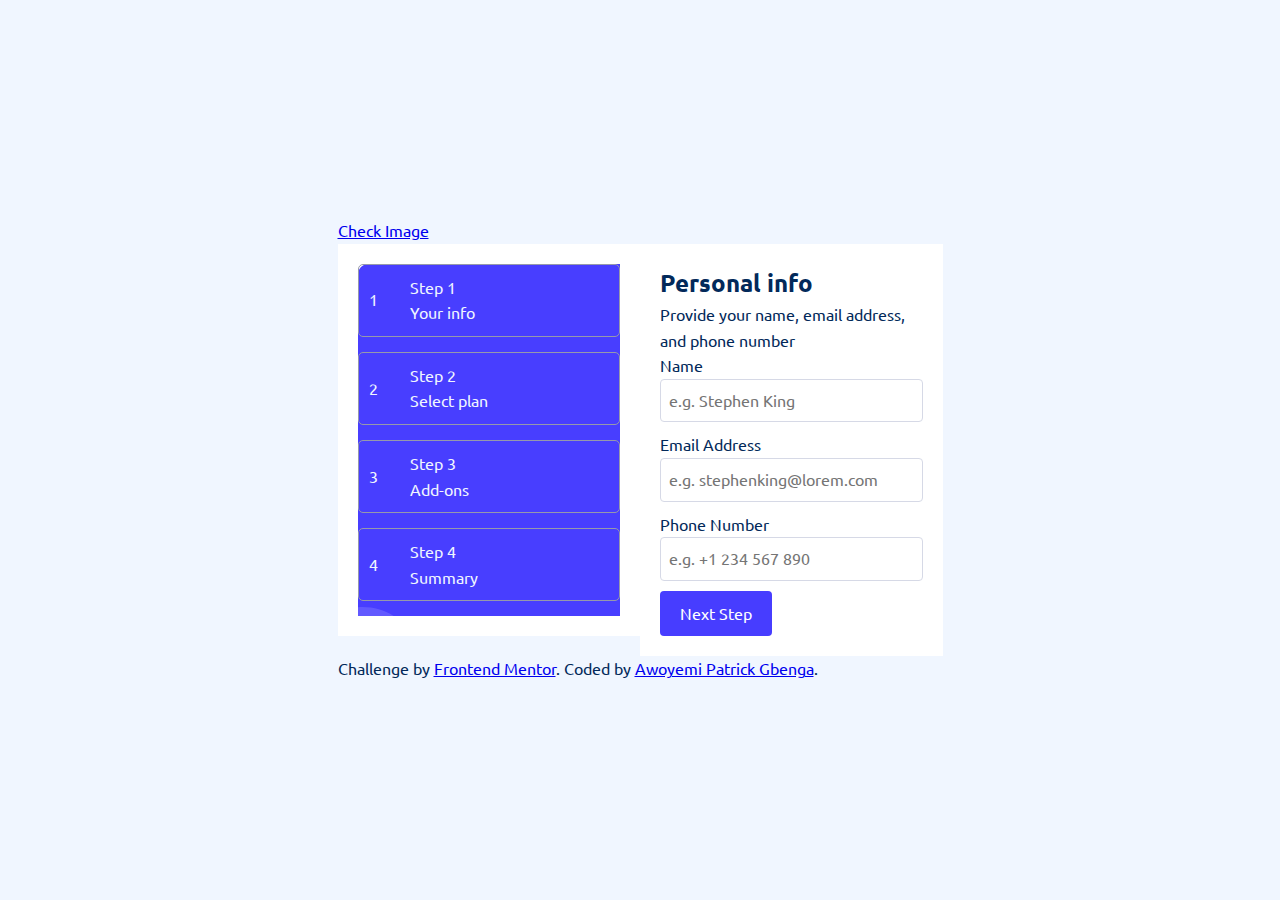
==== commit 9ac319e6: "Navigation between steps and validation (JS)" ====
--- a/index.html
+++ b/index.html
@@ -69,7 +69,9 @@
                   placeholder="e.g. Stephen King"
                   required
                 />
-                <span class="error-message" id="error-name">Name is required</span>
+                <span class="error-message" id="error-name"
+                  >Name is required</span
+                >
               </div>
               <div class="forms_list">
                 <label for="email">Email Address</label>
@@ -79,7 +81,9 @@
                   placeholder="e.g. stephenking@lorem.com"
                   required
                 />
-                <span class="error-message" id="error-email">Email is required</span>
+                <span class="error-message" id="error-email"
+                  >Email is required</span
+                >
               </div>
               <div class="forms_list">
                 <label for="number">Phone Number</label>
@@ -89,7 +93,9 @@
                   placeholder="e.g. +1 234 567 890"
                   required
                 />
-                <span class="error-message" id="error-number">Number is required</span>
+                <span class="error-message" id="error-number"
+                  >Number is required</span
+                >
               </div>
               <div class="step1_btn">
                 <button id="next1" type="button">Next Step</button>
@@ -265,10 +271,13 @@
       <!-- Footer start -->
       <div class="attribution">
         Challenge by
-        <a href="https://www.frontendmentor.io?ref=challenge" target="_blank">Frontend Mentor</a>.
-        Coded by <a href="#">Awoyemi Patrick Gbenga</a>.
+        <a href="https://www.frontendmentor.io?ref=challenge" target="_blank"
+          >Frontend Mentor</a
+        >. Coded by <a href="#">Awoyemi Patrick Gbenga</a>.
       </div>
       <!-- Footer end -->
+
+      <script src="/script.js"></script>
     </main>
   </body>
 </html>
--- a/style.css
+++ b/style.css
@@ -1,7 +1,12 @@
 /* Import Google Font */
 @import url("https://fonts.googleapis.com/css2?family=Ubuntu:ital,wght@0,300;0,400;0,500;0,700;1,300;1,400;1,500;1,700&display=swap");
 
-/* CSS Reset - Piccalilli Modern CSS Reset */
+/* ------------------- */
+/* Reset               */
+/* ------------------- */
+
+/* https://piccalil.li/blog/a-modern-css-reset/ */
+
 *,
 *::before,
 *::after {
@@ -10,9 +15,16 @@
   padding: 0;
 }
 
+/* Remove list styles on ul, ol elements with a list role, which suggests default styling will be removed */
+ul[role="list"],
+ol[role="list"],
+li {
+  list-style: none;
+}
+
 html,
 body {
-  height: 100%;
+  height: 100vh;
   font-family: 'Ubuntu', sans-serif;
   scroll-behavior: smooth;
 }
@@ -68,27 +80,42 @@
   justify-content: center;
   align-items: center;
   padding: 20px;
+  min-height: 100vh;
+}
+
+.content_wrapper {
+  display: flex;
+  background-color: var();
+  /* flex-direction: row; */
+  width: 100%;
+  /* height: 100vh; */
 }
 
 /* Sidebar styling */
 .sidebar {
+  display: flex;
+  flex-direction: column;
+  /* flex: 1; */
+  width: 100%;
+  height: 100%;
   background-color: var(--White);
   padding: 20px;
-  margin-right: 20px;
-  border-radius: 8px;
-  box-shadow: 0 4px 8px rgba(0, 0, 0, 0.1);
 }
 
 /* Sidebar list styling */
 .sidebar_lists {
   background: url(/assets/images/bg-sidebar-desktop.svg);
-  list-style-type: none;
-  padding: 0;
+  width: 100%;
 }
 
 .sidebar_lists li {
+  display: flex;
+  align-items: center;
+  justify-content: flex-start;
+  gap: 2rem;
   margin-bottom: 15px;
   padding: 10px;
+  color: var(--Magnolia);
   border: 1px solid var(--Cool-gray);
   border-radius: 5px;
   cursor: pointer;
@@ -101,12 +128,12 @@
 
 /* Form wrapper styling */
 .forms_wrapper {
+  display: flex;
+  /* flex: 3; */
   background-color: var(--White);
   padding: 20px;
-  border-radius: 8px;
-  box-shadow: 0 4px 8px rgba(0, 0, 0, 0.1);
   width: 100%;
-  max-width: 600px;
+  /* max-width: 600px; */
 }
 
 /* Button styling */
